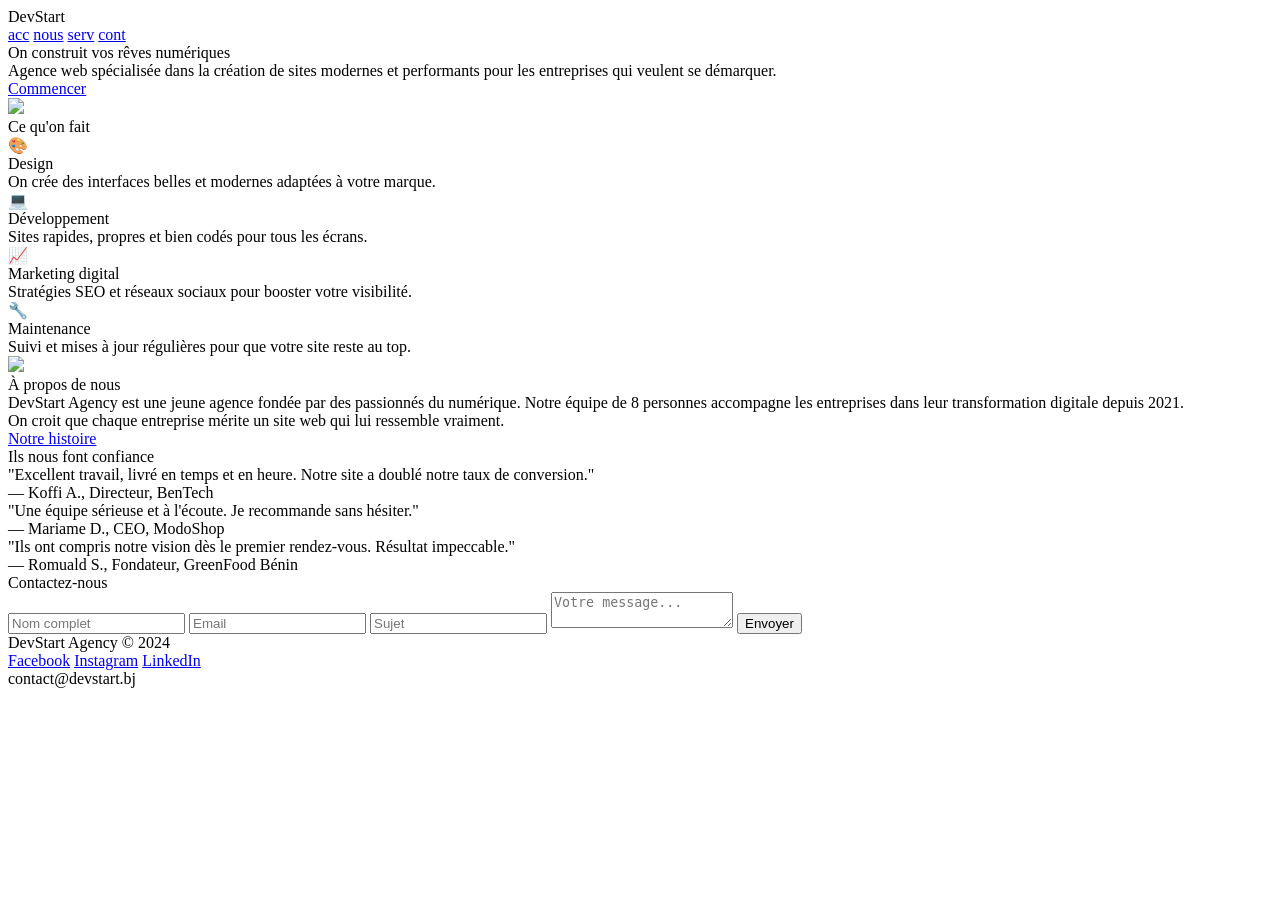
==== index.html @ f626dc3a "index original" ====
<!DOCTYPE html>
<html>
<head>
<title>site</title>
<link rel="stylesheet" href="style.css">
</head>

<body>

<!-- ======= haut ======= -->
<div class="b1">
  <!-- bloc de navigation contenant le nom de l'agence et les liens vers les différentes sections du site -->
  <div class="b1a">DevStart</div>
  <div class="b1b">
    <a href="#">acc</a>
    <a href="#">nous</a>
    <a href="#">serv</a>
    <a href="#">cont</a>
  </div>
</div>

<!-- section du milieu haut -->
<div class="c">
  <div class="c1">
    <div class="c1a">On construit vos rêves numériques</div>
    <div class="c1b">Agence web spécialisée dans la création de sites modernes et performants pour les entreprises qui veulent se démarquer.</div>
    <div class="c1c"><a href="#">Commencer</a></div>
  </div>
  <div class="c2">
    <img src="hero.png">
  </div>
</div>

<!-- les trucs qu'on fait -->
<!-- les prestations -->
<div class="d">
  <!-- titre du bloc -->
  <div class="d0">Ce qu'on fait</div>
  <!-- bloc présentant les services -->
  <div class="dd">
    <!-- bloc présentant le service de design -->
    <div class="d1">
      <!-- icone du service -->
      <div class="d1i">🎨</div>
      <!-- nom du service -->
      <div class="d1t">Design</div>
      <!-- description du service -->
      <div class="d1p">On crée des interfaces belles et modernes adaptées à votre marque.</div>
    </div>
    <!-- bloc présentant le service de développement -->
    <div class="d2">
      <!-- icone du service -->
      <div class="d2i">💻</div>
      <!-- nom du service -->
      <div class="d2t">Développement</div>
      <!-- description du service -->
      <div class="d2p">Sites rapides, propres et bien codés pour tous les écrans.</div>
    </div>
    <!-- bloc présentant le service de marketing digital -->
    <div class="d3">
      <!-- icone du service -->
      <div class="d3i">📈</div>
      <!-- nom du service -->
      <div class="d3t">Marketing digital</div>
      <!-- description du service -->
      <div class="d3p">Stratégies SEO et réseaux sociaux pour booster votre visibilité.</div>
    </div>
    <!-- bloc présentant le service de maintenance -->
    <div class="d4">
      <!-- icone du service -->
      <div class="d4i">🔧</div>
      <!-- nom du service -->
      <div class="d4t">Maintenance</div>
      <!-- description du service -->
      <div class="d4p">Suivi et mises à jour régulières pour que votre site reste au top.</div>
    </div>
  </div>
</div>

<!-- qui on est -->
<div class="e">
  <div class="e1">
    <img src="team.png" class="eimg">
  </div>
  <div class="e2">
    <div class="e2t">À propos de nous</div>
    <div class="e2p">DevStart Agency est une jeune agence fondée par des passionnés du numérique. Notre équipe de 8 personnes accompagne les entreprises dans leur transformation digitale depuis 2021.</div>
    <div class="e2p">On croit que chaque entreprise mérite un site web qui lui ressemble vraiment.</div>
    <div class="e2b"><a href="#">Notre histoire</a></div>
  </div>
</div>

<!-- les clients qui parlent -->
<div class="f">
  <div class="f0">Ils nous font confiance</div>
  <div class="ff">

    <div class="f1">
      <div class="f1t">"Excellent travail, livré en temps et en heure. Notre site a doublé notre taux de conversion."</div>
      <div class="f1n">— Koffi A., Directeur, BenTech</div>
    </div>

    <div class="f2">
      <div class="f2t">"Une équipe sérieuse et à l'écoute. Je recommande sans hésiter."</div>
      <div class="f2n">— Mariame D., CEO, ModoShop</div>
    </div>

    <div class="f3">
      <div class="f3t">"Ils ont compris notre vision dès le premier rendez-vous. Résultat impeccable."</div>
      <div class="f3n">— Romuald S., Fondateur, GreenFood Bénin</div>
    </div>

  </div>
</div>

<!-- formulaire contact -->
<div class="g">
  <div class="g0">Contactez-nous</div>
  <div class="gf">
    <input type="text" placeholder="Nom complet" class="gi">
    <input type="text" placeholder="Email" class="gi">
    <input type="text" placeholder="Sujet" class="gi">
    <textarea placeholder="Votre message..." class="gt"></textarea>
    <button class="gb">Envoyer</button>
  </div>
</div>

<!-- bas de page -->
<div class="h">
  <div class="h1">DevStart Agency &copy; 2024</div>
  <div class="h2">
    <a href="#">Facebook</a>
    <a href="#">Instagram</a>
    <a href="#">LinkedIn</a>
  </div>
  <div class="h3">contact@devstart.bj</div>
</div>

</body>
</html>
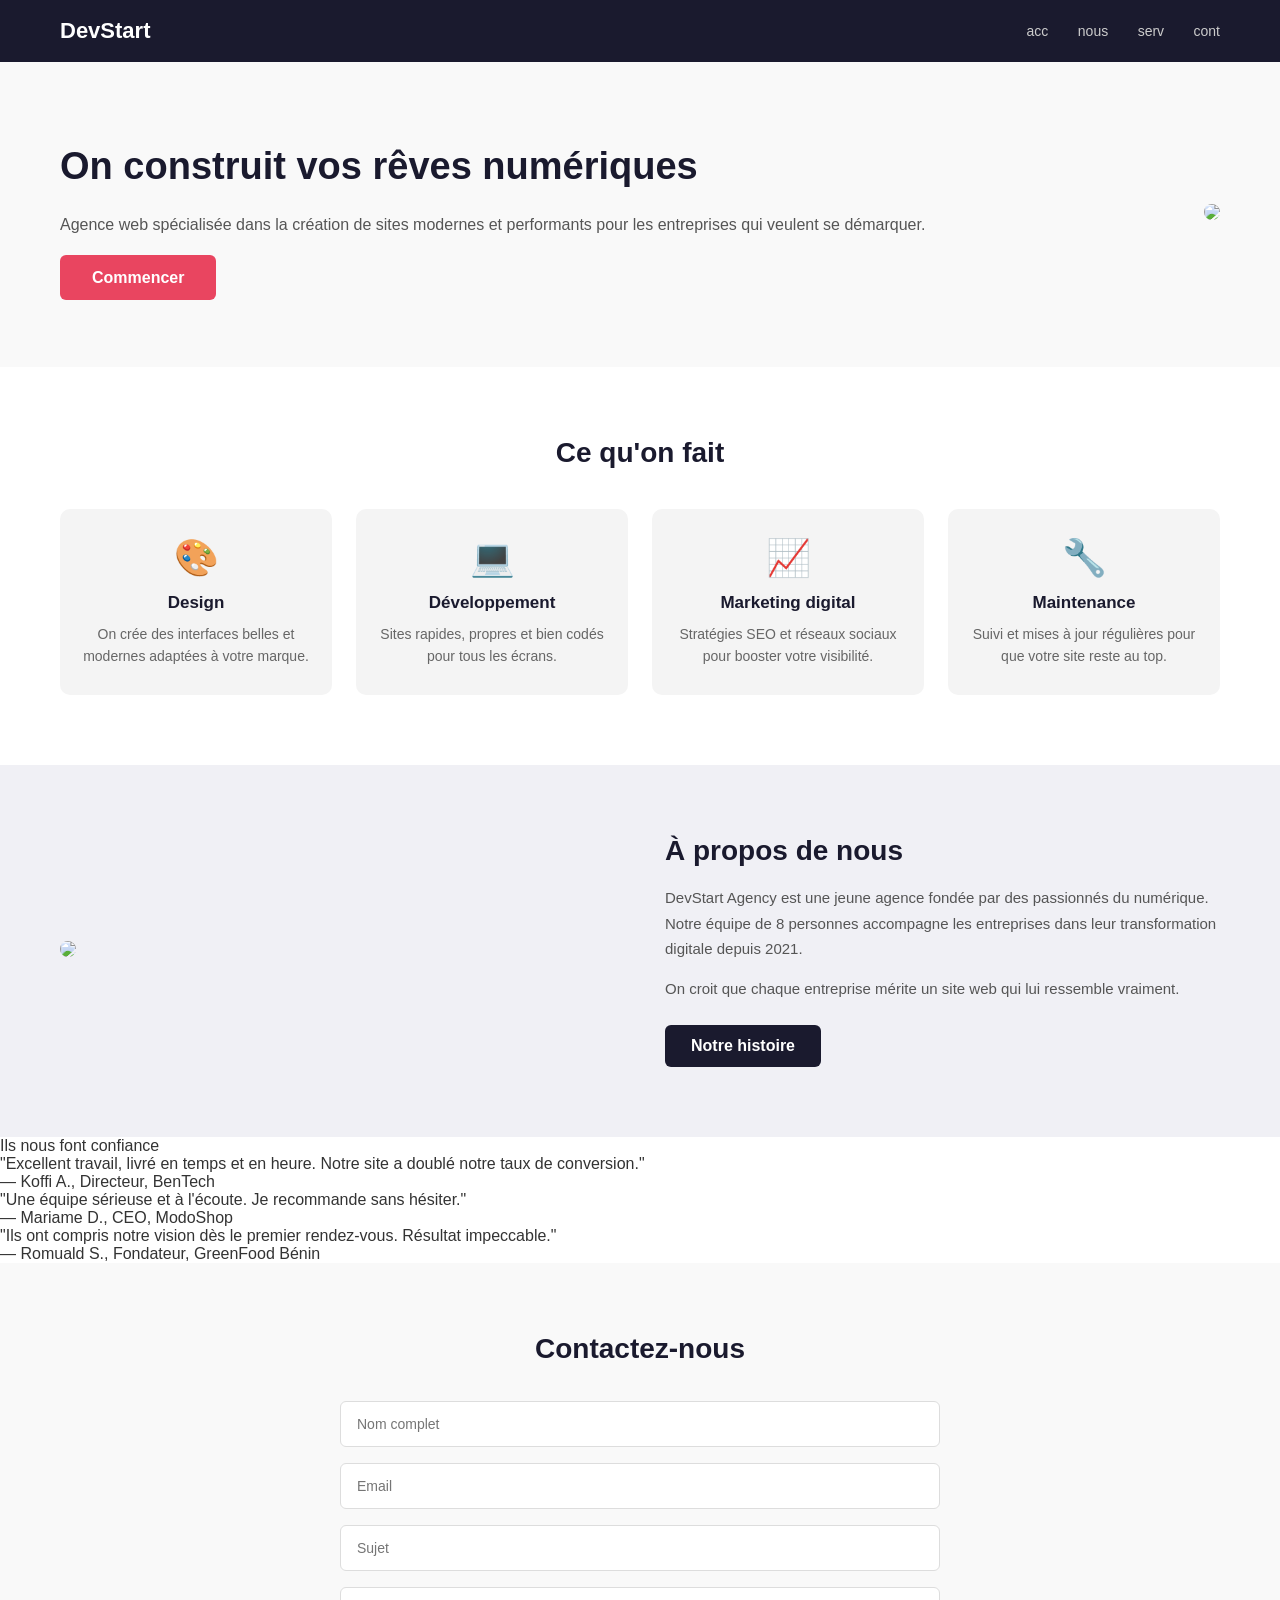
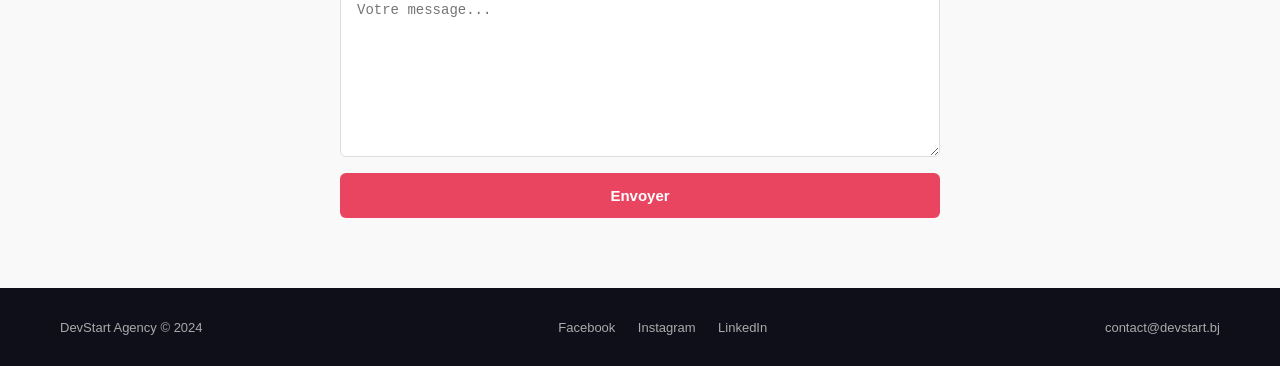
==== commit 55b2ff83: "Ajout des fichiers CSS réorganisés" ====
--- a/index.html
+++ b/index.html
@@ -2,7 +2,14 @@
 <html>
 <head>
 <title>site</title>
-<link rel="stylesheet" href="style.css">
+<link rel="stylesheet" href="style/base.css">
+<link rel="stylesheet" href="style/header.css">
+<link rel="stylesheet" href="style/hero.css">
+<link rel="stylesheet" href="style/services.css">
+<link rel="stylesheet" href="style/testimonials.css">
+<link rel="stylesheet" href="style/about.css">
+<link rel="stylesheet" href="style/contact.css">
+<link rel="stylesheet" href="style/footer.css">
 </head>
 
 <body>
--- a/style/base.css
+++ b/style/base.css
@@ -0,0 +1,13 @@
+* {
+    /* Supprime toutes les marges */
+    margin: 0;
+    /* Supprime tous les espacements internes */
+    padding: 0;
+}
+
+body {
+    /* la police du texte (arial) */
+    font-family: Arial;
+    /* Couleur du texte */
+    color: #333;
+}
--- a/style/header.css
+++ b/style/header.css
@@ -0,0 +1,43 @@
+/* Conteneur principal du header */
+.b1 {
+    /* Couleur de fond (bleu très foncé) */
+    background: #1a1a2e;
+    /* Espace interne (haut/bas = 18px, gauche/droite = 60px) */
+    padding: 18px 60px;
+    /* Active Flexbox (mise en ligne) */
+    display: flex;
+    /* Espace entre logo et menu */
+    justify-content: space-between;
+    /* Aligne verticalement au centre */
+    align-items: center;
+}
+
+/* Logo (DevStart) */
+.b1a {
+    /* Texte en blanc */
+    color: white;
+    /* Taille du texte */
+    font-size: 22px;
+    /* Texte en gras */
+    font-weight: bold;
+}
+
+/* Liens du menu */
+.b1b a {
+    /* Couleur gris clair */
+    color: #ccc;
+    /* Supprime le soulignement */
+    text-decoration: none;
+    /* Espace entre les liens */
+    margin-left: 25px;
+    /* Taille du texte */
+    font-size: 14px;
+}
+
+/* Effet sur les liens */
+.b1b a:hover {
+    /* Devient blanc quand on passe la souris */
+    color: white;
+}
+/* Identifier ce qu'elle affiche */
+/* ce dont elle a besoin (images, liens, textes) */
--- a/style/hero.css
+++ b/style/hero.css
@@ -0,0 +1,41 @@
+.c {
+    display: flex;
+    align-items: center;
+    padding: 80px 60px;
+    background: #f9f9f9;
+    gap: 40px;
+}
+
+.c1 {
+    flex: 1;
+}
+
+.c1a {
+    font-size: 38px;
+    font-weight: bold;
+    color: #1a1a2e;
+    line-height: 1.3;
+    margin-bottom: 20px;
+}
+
+.c1b {
+    font-size: 16px;
+    color: #555;
+    line-height: 1.7;
+    margin-bottom: 30px;
+}
+
+.c1c a {
+    background: #e94560;
+    color: white;
+    padding: 14px 32px;
+    border-radius: 6px;
+    text-decoration: none;
+    font-weight: bold;
+}
+
+.c2 img {
+    width: 100%;
+    max-width: 480px;
+    border-radius: 12px;
+}
--- a/style/services.css
+++ b/style/services.css
@@ -0,0 +1,63 @@
+/* services */
+/* style du bloc relatif aux prestations*/
+.d {
+    padding: 70px 60px;
+    background: white;
+}
+
+/* style du titre */
+.d0 {
+    font-size: 28px;
+    font-weight: bold;
+    text-align: center;
+    margin-bottom: 40px;
+    color: #1a1a2e;
+}
+
+/* style de la grille des services */
+.dd {
+    display: flex;
+    gap: 24px;
+}
+
+/* style des blocs des differents services */
+.d1,
+.d2,
+.d3,
+.d4 {
+    flex: 1;
+    background: #f4f4f4;
+    padding: 28px 22px;
+    border-radius: 10px;
+    text-align: center;
+}
+
+/* style des icones des differents services */
+.d1i,
+.d2i,
+.d3i,
+.d4i {
+    font-size: 36px;
+    margin-bottom: 14px;
+}
+
+/* style du titre des differents services */
+.d1t,
+.d2t,
+.d3t,
+.d4t {
+    font-size: 17px;
+    font-weight: bold;
+    color: #1a1a2e;
+    margin-bottom: 10px;
+}
+
+/* style des informations sur les differents services */
+.d1p,
+.d2p,
+.d3p,
+.d4p {
+    font-size: 14px;
+    color: #666;
+    line-height: 1.6;
+}
--- a/style/about.css
+++ b/style/about.css
@@ -0,0 +1,45 @@
+.e {
+    display: flex;
+    padding: 70px 60px;
+    background: #f0f0f5;
+    gap: 50px;
+    align-items: center;
+}
+
+.e1 {
+    flex: 1;
+}
+
+.eimg {
+    width: 100%;
+    border-radius: 12px;
+}
+
+.e2 {
+    flex: 1;
+}
+
+.e2t {
+    font-size: 28px;
+    font-weight: bold;
+    color: #1a1a2e;
+    margin-bottom: 18px;
+}
+
+.e2p {
+    font-size: 15px;
+    color: #555;
+    line-height: 1.7;
+    margin-bottom: 14px;
+}
+
+.e2b a {
+    display: inline-block;
+    margin-top: 10px;
+    background: #1a1a2e;
+    color: white;
+    padding: 12px 26px;
+    border-radius: 6px;
+    text-decoration: none;
+    font-weight: bold;
+}
--- a/style/contact.css
+++ b/style/contact.css
@@ -0,0 +1,53 @@
+.g {
+    padding: 70px 60px;
+    background: #f9f9f9;
+}
+
+.g0 {
+    font-size: 28px;
+    font-weight: bold;
+    color: #1a1a2e;
+    text-align: center;
+    margin-bottom: 36px;
+}
+
+.gf {
+    max-width: 600px;
+    margin: 0 auto;
+    display: flex;
+    flex-direction: column;
+    gap: 16px;
+}
+
+.gi {
+    padding: 14px 16px;
+    border: 1px solid #ddd;
+    border-radius: 6px;
+    font-size: 14px;
+    outline: none;
+}
+
+.gt {
+    padding: 14px 16px;
+    border: 1px solid #ddd;
+    border-radius: 6px;
+    font-size: 14px;
+    height: 140px;
+    resize: vertical;
+    outline: none;
+}
+
+.gb {
+    background: #e94560;
+    color: white;
+    border: none;
+    padding: 14px;
+    border-radius: 6px;
+    font-size: 15px;
+    font-weight: bold;
+    cursor: pointer;
+}
+
+.gb:hover {
+    background: #c73652;
+}
--- a/style/footer.css
+++ b/style/footer.css
@@ -0,0 +1,28 @@
+.h {
+    background: #0f0f1a;
+    padding: 30px 60px;
+    display: flex;
+    justify-content: space-between;
+    align-items: center;
+}
+
+.h1 {
+    color: #aaa;
+    font-size: 13px;
+}
+
+.h2 a {
+    color: #aaa;
+    text-decoration: none;
+    margin-left: 18px;
+    font-size: 13px;
+}
+
+.h2 a:hover {
+    color: white;
+}
+
+.h3 {
+    color: #aaa;
+    font-size: 13px;
+}
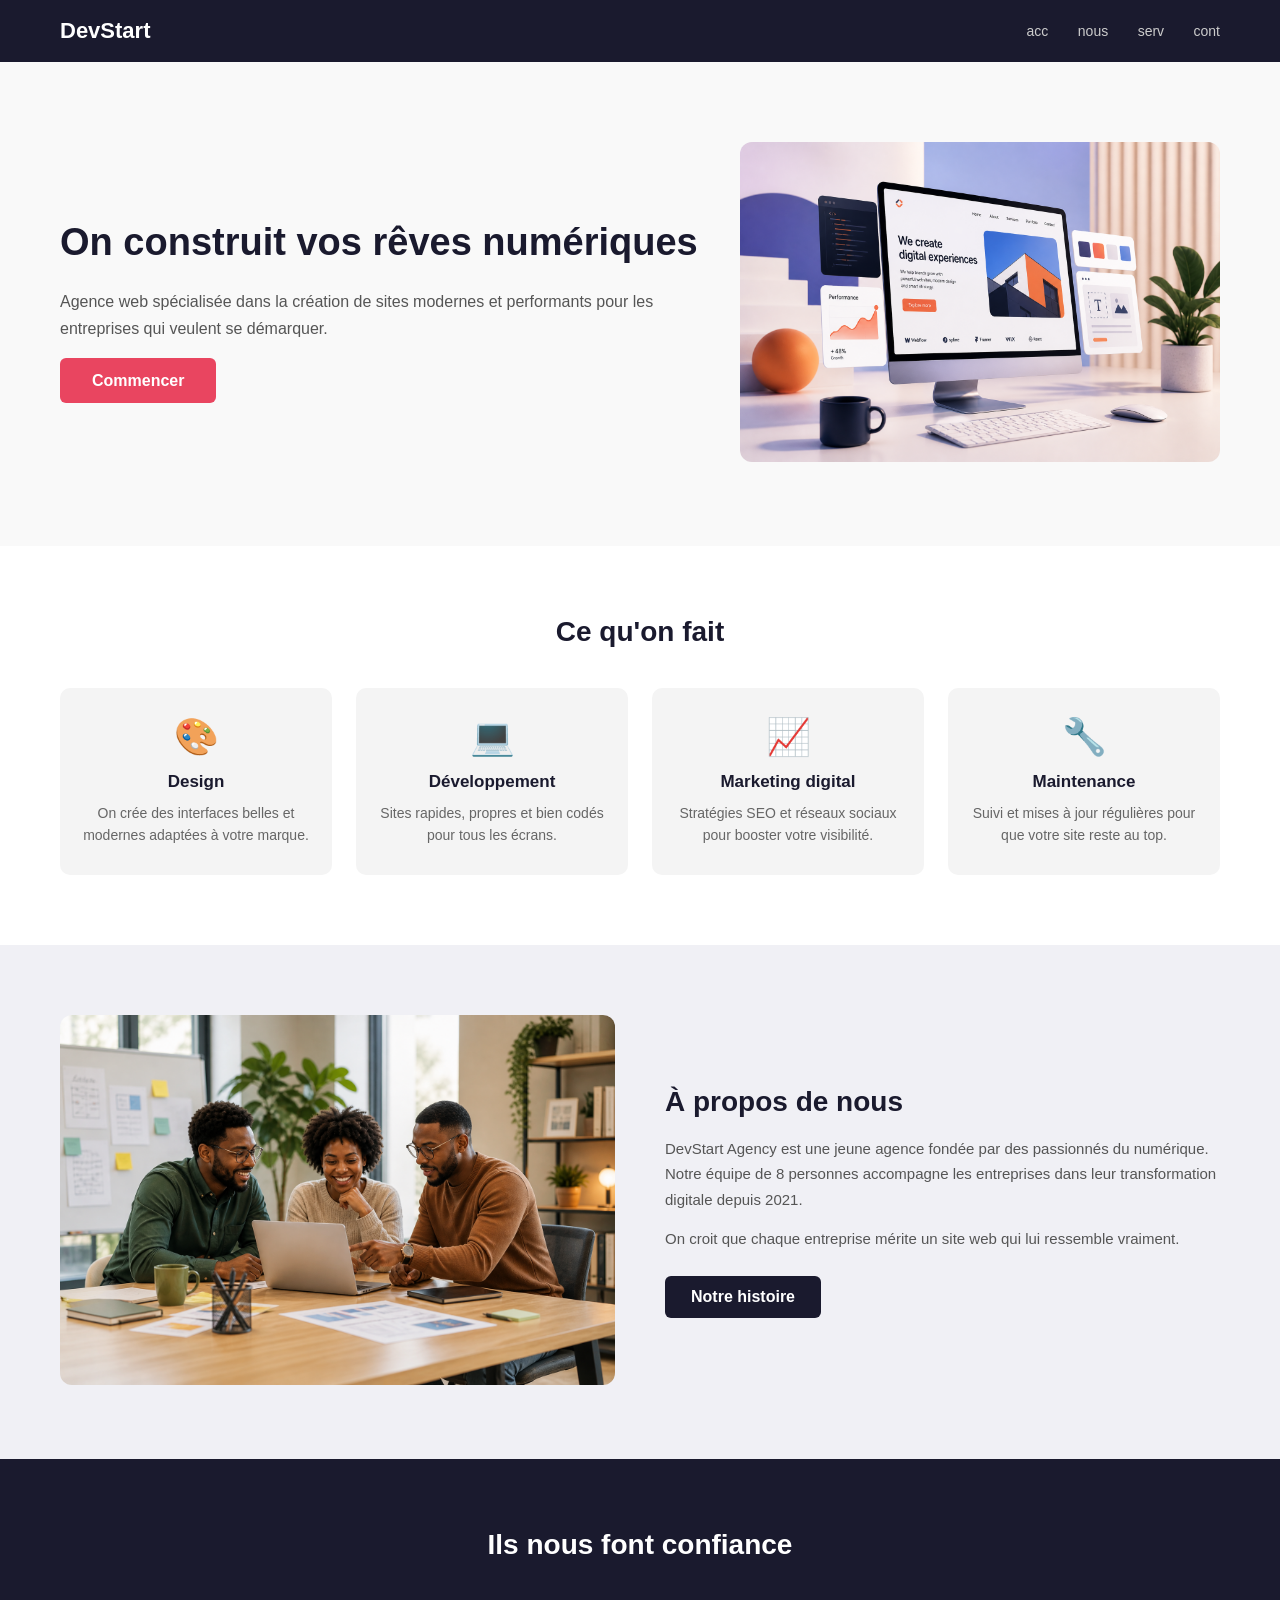
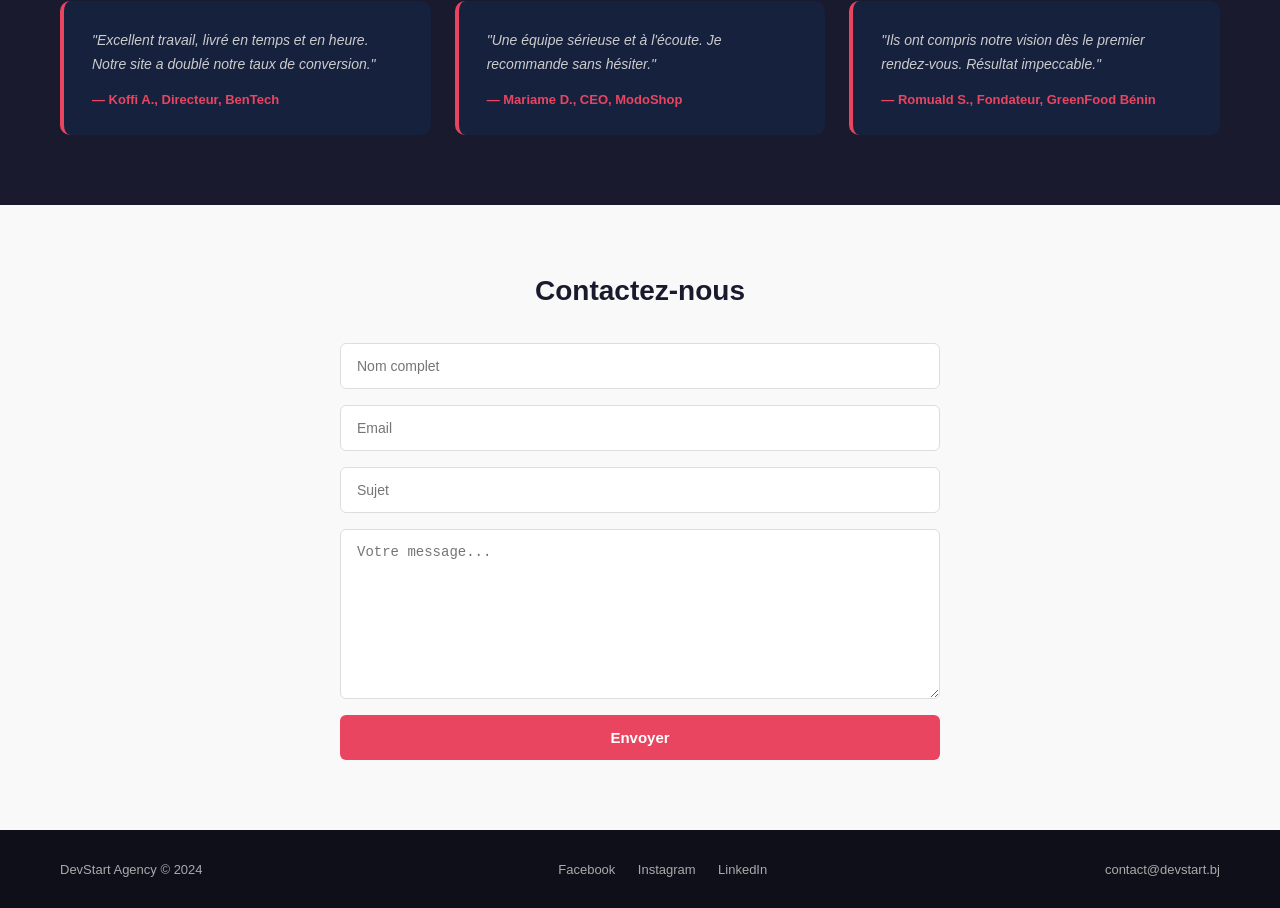
==== commit 48762ca1: "Update image paths to use assets directory" ====
--- a/index.html
+++ b/index.html
@@ -34,7 +34,7 @@
     <div class="c1c"><a href="#">Commencer</a></div>
   </div>
   <div class="c2">
-    <img src="hero.png">
+    <img src="assets/hero.png">
   </div>
 </div>
 
@@ -87,7 +87,7 @@
 <!-- qui on est -->
 <div class="e">
   <div class="e1">
-    <img src="team.png" class="eimg">
+    <img src="assets/team.png" class="eimg">
   </div>
   <div class="e2">
     <div class="e2t">À propos de nous</div>
@@ -144,4 +144,4 @@
 </div>
 
 </body>
-</html>+</html>
--- a/style/header.css
+++ b/style/header.css
@@ -1,4 +1,3 @@
-/* Conteneur principal du header */
 .b1 {
     /* Couleur de fond (bleu très foncé) */
     background: #1a1a2e;
@@ -39,5 +38,3 @@
     /* Devient blanc quand on passe la souris */
     color: white;
 }
-/* Identifier ce qu'elle affiche */
-/* ce dont elle a besoin (images, liens, textes) */
--- a/style/testimonials.css
+++ b/style/testimonials.css
@@ -0,0 +1,47 @@
+.f {
+  padding: 70px 60px;  /* espacement intérieur */
+  background: #1a1a2e; /* fond bleu très foncé pour contraster avec le reste */
+}
+
+/* Titre de section | Nom suggéré : .section-title */
+.f0 {
+  font-size: 28px;      /* même taille que les autres titres */
+  font-weight: bold;    /* en gras */
+  color: white;         /* blanc sur fond sombre */
+  text-align: center;   /* centré */
+  margin-bottom: 40px;  /* espace avant les cartes */
+}
+
+/* Conteneur des cartes | Nom suggéré : .testimonials-grid */
+.ff {
+  display: flex; /* aligne les 3 cartes côte à côte */
+  gap: 24px;     /* espace entre chaque carte */
+}
+
+/* Les 3 cartes témoignages.
+   Problème : même style répété 3 fois, une seule classe aurait suffi.
+   Nom suggéré : .testimonial-card */
+.f1, .f2, .f3 {
+  flex: 1;                        /* chaque carte prend la même largeur */
+  background: #16213e;            /* bleu un peu plus clair que le fond de section */
+  padding: 28px;                  /* espacement intérieur */
+  border-radius: 10px;            /* coins arrondis */
+  border-left: 4px solid #e94560; /* barre rouge décorative à gauche de la carte */
+}
+
+/* Texte de la citation | Nom suggéré : .testimonial-quote */
+.f1t, .f2t, .f3t {
+  font-size: 14px;      /* texte assez petit */
+  color: #ccc;          /* gris clair sur fond sombre */
+  line-height: 1.7;     /* bonne lisibilité */
+  font-style: italic;   /* texte en italique pour marquer la citation */
+  margin-bottom: 16px;  /* espace sous la citation avant le nom */
+}
+
+/* Nom du client | Nom suggéré : .testimonial-author */
+.f1n, .f2n, .f3n {
+  font-size: 13px;    /* plus petit que la citation */
+  color: #e94560;     /* rouge/rose, même couleur que le bouton hero */
+  font-weight: bold;  /* en gras pour mettre en valeur le nom */
+}
+
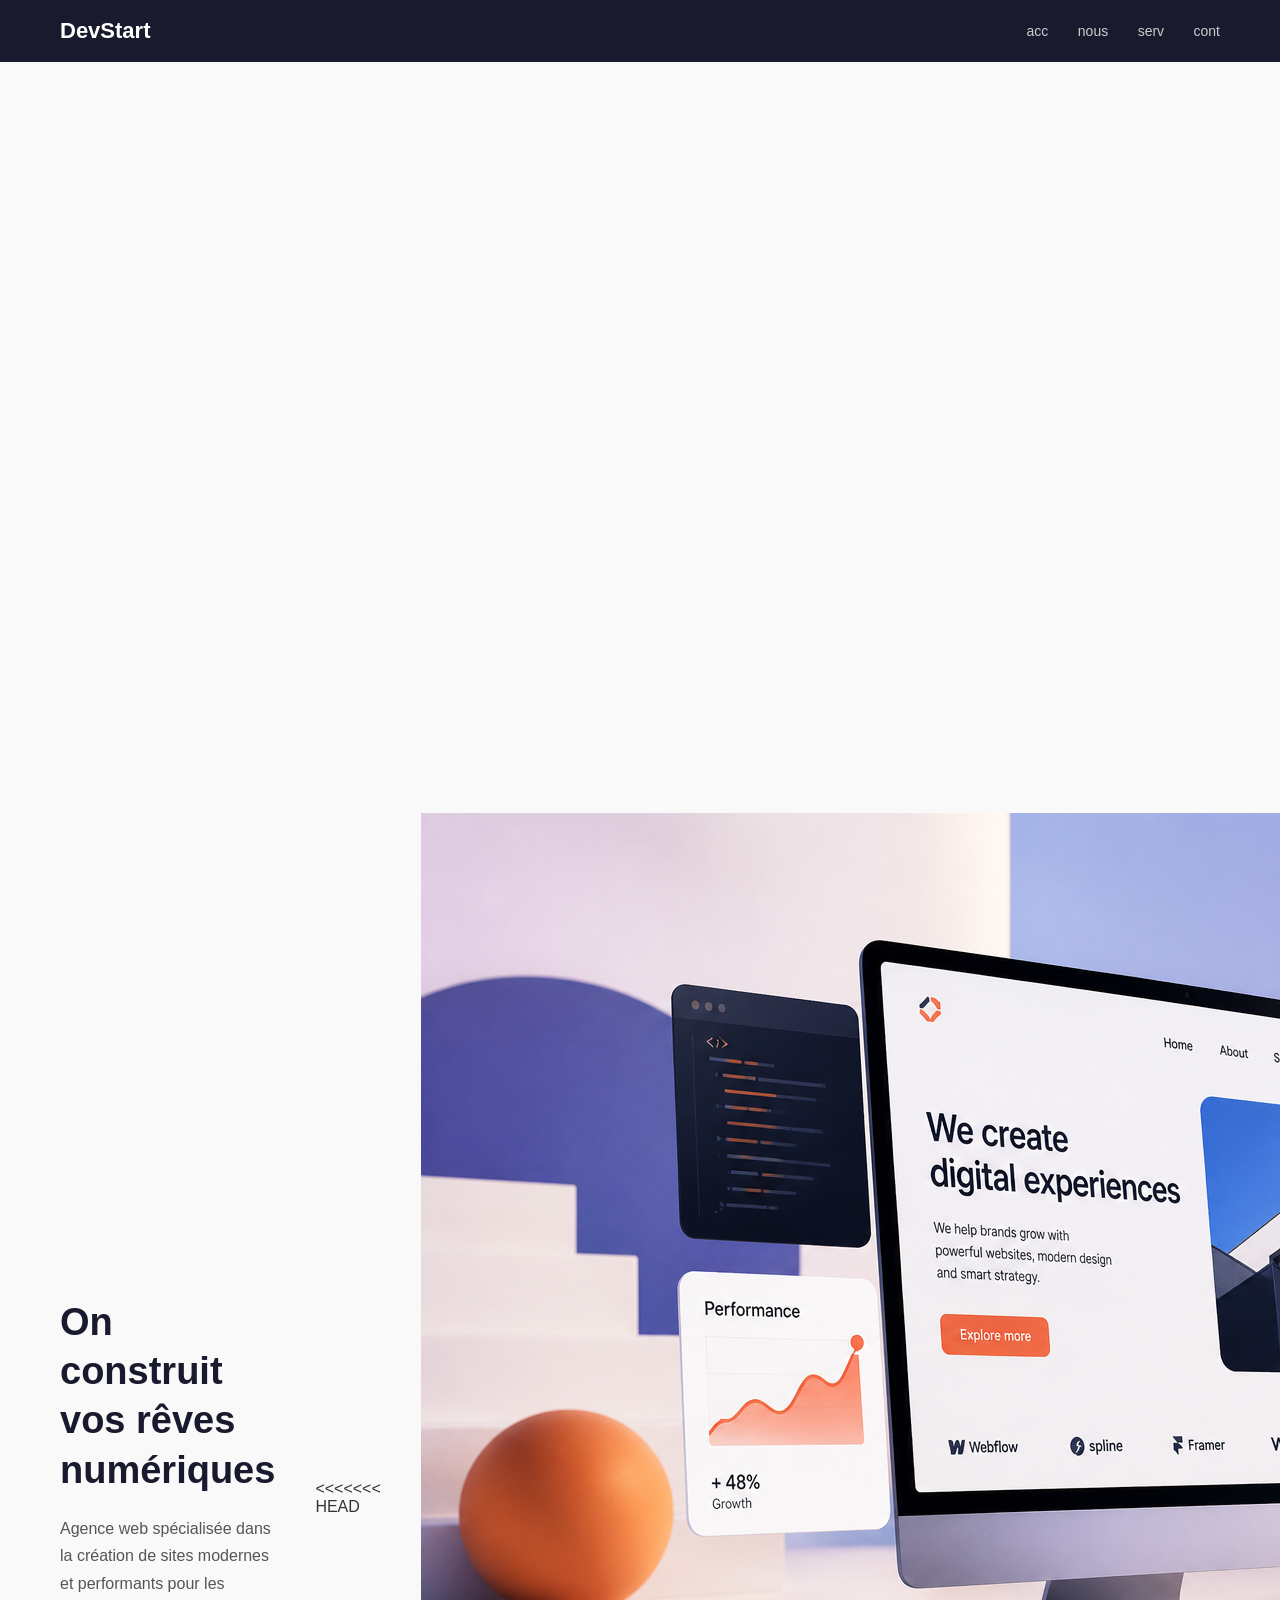
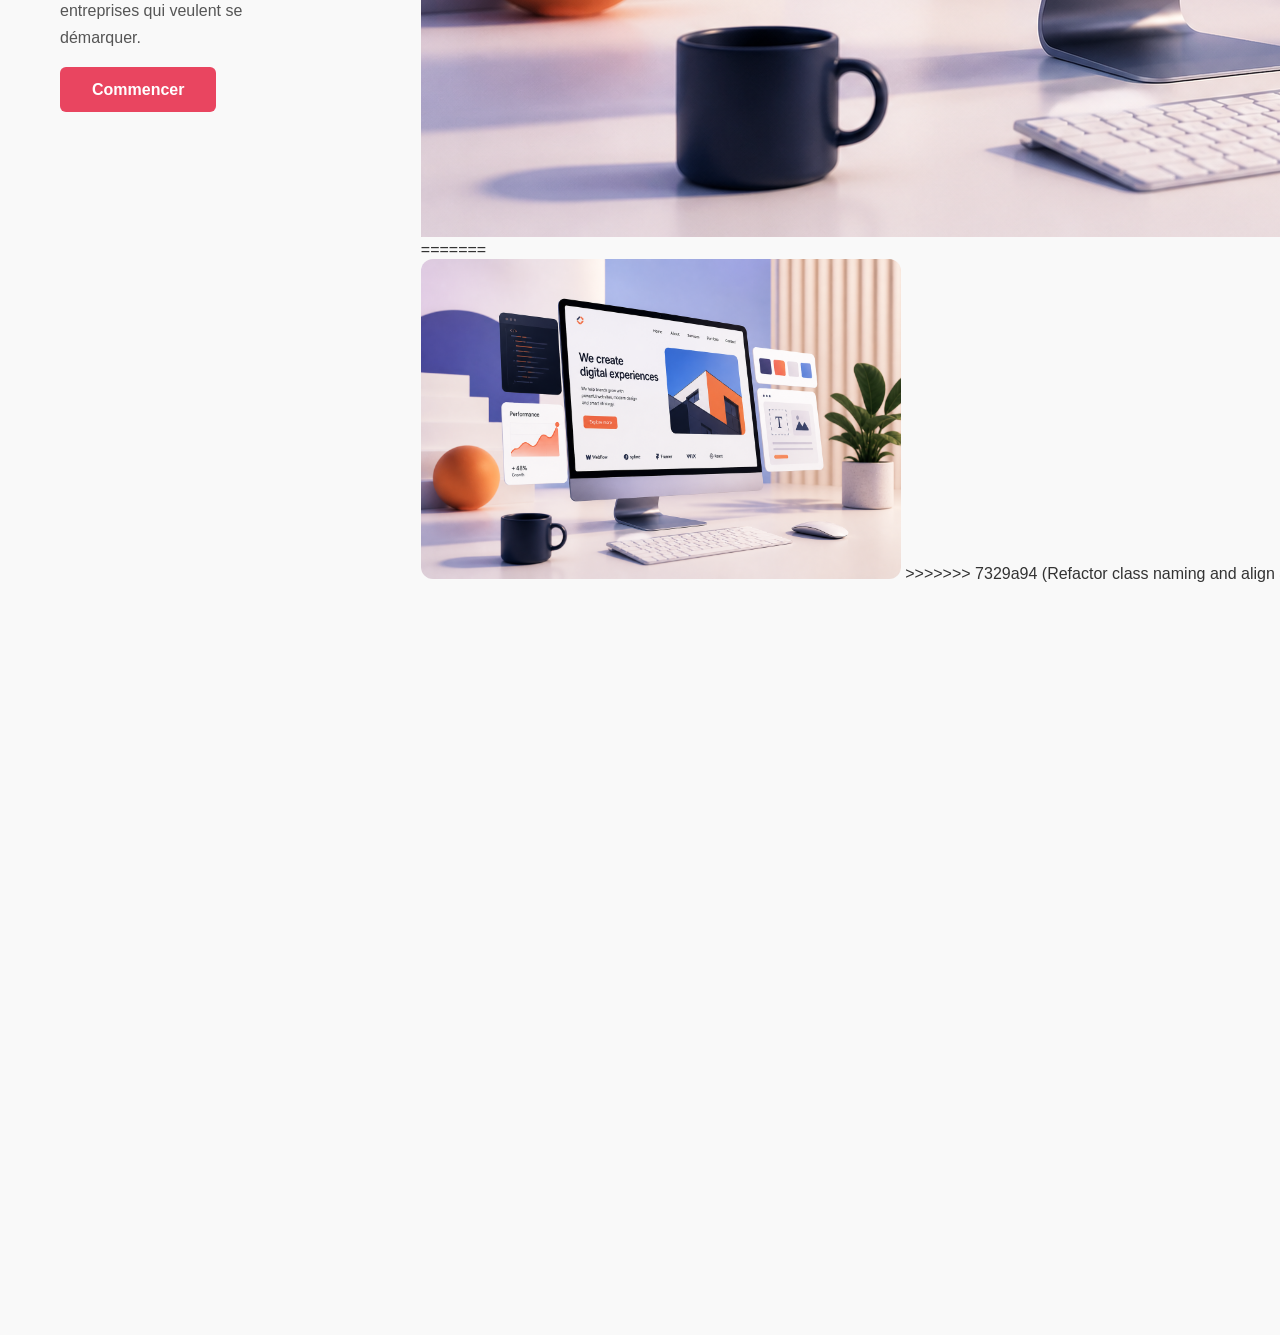
==== commit cd93d4dc: "Refactor class naming and align asset paths. Co-authored-by: Cursor <cursoragent@cursor.com>" ====
--- a/index.html
+++ b/index.html
@@ -1,24 +1,26 @@
 <!DOCTYPE html>
-<html>
+<html lang="fr">
 <head>
-<title>site</title>
-<link rel="stylesheet" href="style/base.css">
-<link rel="stylesheet" href="style/header.css">
-<link rel="stylesheet" href="style/hero.css">
-<link rel="stylesheet" href="style/services.css">
-<link rel="stylesheet" href="style/testimonials.css">
-<link rel="stylesheet" href="style/about.css">
-<link rel="stylesheet" href="style/contact.css">
-<link rel="stylesheet" href="style/footer.css">
+<meta charset="UTF-8">
+<meta name="viewport" content="width=device-width, initial-scale=1.0">
+<title>DevStart Agency</title>
+<link rel="stylesheet" href="assets/style/base.css">
+<link rel="stylesheet" href="assets/style/header.css">
+<link rel="stylesheet" href="assets/style/hero.css">
+<link rel="stylesheet" href="assets/style/services.css">
+<link rel="stylesheet" href="assets/style/testimonials.css">
+<link rel="stylesheet" href="assets/style/about.css">
+<link rel="stylesheet" href="assets/style/contact.css">
+<link rel="stylesheet" href="assets/style/footer.css">
 </head>
 
 <body>
 
 <!-- ======= haut ======= -->
-<div class="b1">
+<div class="header">
   <!-- bloc de navigation contenant le nom de l'agence et les liens vers les différentes sections du site -->
-  <div class="b1a">DevStart</div>
-  <div class="b1b">
+  <div class="header__brand">DevStart</div>
+  <div class="header__nav">
     <a href="#">acc</a>
     <a href="#">nous</a>
     <a href="#">serv</a>
@@ -27,120 +29,131 @@
 </div>
 
 <!-- section du milieu haut -->
-<div class="c">
-  <div class="c1">
-    <div class="c1a">On construit vos rêves numériques</div>
-    <div class="c1b">Agence web spécialisée dans la création de sites modernes et performants pour les entreprises qui veulent se démarquer.</div>
-    <div class="c1c"><a href="#">Commencer</a></div>
+<div class="hero">
+  <div class="hero__content">
+    <div class="hero__title">On construit vos rêves numériques</div>
+    <div class="hero__text">Agence web spécialisée dans la création de sites modernes et performants pour les entreprises qui veulent se démarquer.</div>
+    <div class="hero__cta"><a href="#">Commencer</a></div>
   </div>
+<<<<<<< HEAD
   <div class="c2">
     <img src="assets/hero.png">
+=======
+  <div class="hero__media">
+    <img class="hero__image" src="assets/img/hero.png" alt="Illustration de présentation DevStart">
+>>>>>>> 7329a94 (Refactor class naming and align asset paths.)
   </div>
 </div>
 
 <!-- les trucs qu'on fait -->
 <!-- les prestations -->
-<div class="d">
+<div class="services">
   <!-- titre du bloc -->
-  <div class="d0">Ce qu'on fait</div>
+  <div class="services__title">Ce qu'on fait</div>
   <!-- bloc présentant les services -->
-  <div class="dd">
+  <div class="services__grid">
     <!-- bloc présentant le service de design -->
-    <div class="d1">
+    <div class="service-card">
       <!-- icone du service -->
-      <div class="d1i">🎨</div>
+      <div class="service-card__icon">🎨</div>
       <!-- nom du service -->
-      <div class="d1t">Design</div>
+      <div class="service-card__title">Design</div>
       <!-- description du service -->
-      <div class="d1p">On crée des interfaces belles et modernes adaptées à votre marque.</div>
+      <div class="service-card__description">On crée des interfaces belles et modernes adaptées à votre marque.</div>
     </div>
     <!-- bloc présentant le service de développement -->
-    <div class="d2">
+    <div class="service-card">
       <!-- icone du service -->
-      <div class="d2i">💻</div>
+      <div class="service-card__icon">💻</div>
       <!-- nom du service -->
-      <div class="d2t">Développement</div>
+      <div class="service-card__title">Développement</div>
       <!-- description du service -->
-      <div class="d2p">Sites rapides, propres et bien codés pour tous les écrans.</div>
+      <div class="service-card__description">Sites rapides, propres et bien codés pour tous les écrans.</div>
     </div>
     <!-- bloc présentant le service de marketing digital -->
-    <div class="d3">
+    <div class="service-card">
       <!-- icone du service -->
-      <div class="d3i">📈</div>
+      <div class="service-card__icon">📈</div>
       <!-- nom du service -->
-      <div class="d3t">Marketing digital</div>
+      <div class="service-card__title">Marketing digital</div>
       <!-- description du service -->
-      <div class="d3p">Stratégies SEO et réseaux sociaux pour booster votre visibilité.</div>
+      <div class="service-card__description">Stratégies SEO et réseaux sociaux pour booster votre visibilité.</div>
     </div>
     <!-- bloc présentant le service de maintenance -->
-    <div class="d4">
+    <div class="service-card">
       <!-- icone du service -->
-      <div class="d4i">🔧</div>
+      <div class="service-card__icon">🔧</div>
       <!-- nom du service -->
-      <div class="d4t">Maintenance</div>
+      <div class="service-card__title">Maintenance</div>
       <!-- description du service -->
-      <div class="d4p">Suivi et mises à jour régulières pour que votre site reste au top.</div>
+      <div class="service-card__description">Suivi et mises à jour régulières pour que votre site reste au top.</div>
     </div>
   </div>
 </div>
 
 <!-- qui on est -->
+<<<<<<< HEAD
 <div class="e">
   <div class="e1">
     <img src="assets/team.png" class="eimg">
+=======
+<div class="about">
+  <div class="about__media">
+    <img src="assets/img/team.png" class="about__image" alt="Équipe DevStart Agency">
+>>>>>>> 7329a94 (Refactor class naming and align asset paths.)
   </div>
-  <div class="e2">
-    <div class="e2t">À propos de nous</div>
-    <div class="e2p">DevStart Agency est une jeune agence fondée par des passionnés du numérique. Notre équipe de 8 personnes accompagne les entreprises dans leur transformation digitale depuis 2021.</div>
-    <div class="e2p">On croit que chaque entreprise mérite un site web qui lui ressemble vraiment.</div>
-    <div class="e2b"><a href="#">Notre histoire</a></div>
+  <div class="about__content">
+    <div class="about__title">À propos de nous</div>
+    <div class="about__text">DevStart Agency est une jeune agence fondée par des passionnés du numérique. Notre équipe de 8 personnes accompagne les entreprises dans leur transformation digitale depuis 2021.</div>
+    <div class="about__text">On croit que chaque entreprise mérite un site web qui lui ressemble vraiment.</div>
+    <div class="about__cta"><a href="#">Notre histoire</a></div>
   </div>
 </div>
 
 <!-- les clients qui parlent -->
-<div class="f">
-  <div class="f0">Ils nous font confiance</div>
-  <div class="ff">
+<div class="testimonials">
+  <div class="testimonials__title">Ils nous font confiance</div>
+  <div class="testimonials__grid">
 
-    <div class="f1">
-      <div class="f1t">"Excellent travail, livré en temps et en heure. Notre site a doublé notre taux de conversion."</div>
-      <div class="f1n">— Koffi A., Directeur, BenTech</div>
+    <div class="testimonial-card">
+      <div class="testimonial-card__quote">"Excellent travail, livré en temps et en heure. Notre site a doublé notre taux de conversion."</div>
+      <div class="testimonial-card__author">— Koffi A., Directeur, BenTech</div>
     </div>
 
-    <div class="f2">
-      <div class="f2t">"Une équipe sérieuse et à l'écoute. Je recommande sans hésiter."</div>
-      <div class="f2n">— Mariame D., CEO, ModoShop</div>
+    <div class="testimonial-card">
+      <div class="testimonial-card__quote">"Une équipe sérieuse et à l'écoute. Je recommande sans hésiter."</div>
+      <div class="testimonial-card__author">— Mariame D., CEO, ModoShop</div>
     </div>
 
-    <div class="f3">
-      <div class="f3t">"Ils ont compris notre vision dès le premier rendez-vous. Résultat impeccable."</div>
-      <div class="f3n">— Romuald S., Fondateur, GreenFood Bénin</div>
+    <div class="testimonial-card">
+      <div class="testimonial-card__quote">"Ils ont compris notre vision dès le premier rendez-vous. Résultat impeccable."</div>
+      <div class="testimonial-card__author">— Romuald S., Fondateur, GreenFood Bénin</div>
     </div>
 
   </div>
 </div>
 
 <!-- formulaire contact -->
-<div class="g">
-  <div class="g0">Contactez-nous</div>
-  <div class="gf">
-    <input type="text" placeholder="Nom complet" class="gi">
-    <input type="text" placeholder="Email" class="gi">
-    <input type="text" placeholder="Sujet" class="gi">
-    <textarea placeholder="Votre message..." class="gt"></textarea>
-    <button class="gb">Envoyer</button>
+<div class="contact">
+  <div class="contact__title">Contactez-nous</div>
+  <div class="contact__form">
+    <input type="text" placeholder="Nom complet" class="contact__input">
+    <input type="text" placeholder="Email" class="contact__input">
+    <input type="text" placeholder="Sujet" class="contact__input">
+    <textarea placeholder="Votre message..." class="contact__message"></textarea>
+    <button class="contact__button">Envoyer</button>
   </div>
 </div>
 
 <!-- bas de page -->
-<div class="h">
-  <div class="h1">DevStart Agency &copy; 2024</div>
-  <div class="h2">
+<div class="footer">
+  <div class="footer__copyright">DevStart Agency &copy; 2024</div>
+  <div class="footer__social">
     <a href="#">Facebook</a>
     <a href="#">Instagram</a>
     <a href="#">LinkedIn</a>
   </div>
-  <div class="h3">contact@devstart.bj</div>
+  <div class="footer__email">contact@devstart.bj</div>
 </div>
 
 </body>
--- a/assets/style/base.css
+++ b/assets/style/base.css
@@ -0,0 +1,13 @@
+* {
+    /* Supprime toutes les marges */
+    margin: 0;
+    /* Supprime tous les espacements internes */
+    padding: 0;
+}
+
+body {
+    /* la police du texte (arial) */
+    font-family: Arial;
+    /* Couleur du texte */
+    color: #333;
+}
--- a/assets/style/header.css
+++ b/assets/style/header.css
@@ -0,0 +1,40 @@
+.header {
+    /* Couleur de fond (bleu très foncé) */
+    background: #1a1a2e;
+    /* Espace interne (haut/bas = 18px, gauche/droite = 60px) */
+    padding: 18px 60px;
+    /* Active Flexbox (mise en ligne) */
+    display: flex;
+    /* Espace entre logo et menu */
+    justify-content: space-between;
+    /* Aligne verticalement au centre */
+    align-items: center;
+}
+
+/* Logo (DevStart) */
+.header__brand {
+    /* Texte en blanc */
+    color: white;
+    /* Taille du texte */
+    font-size: 22px;
+    /* Texte en gras */
+    font-weight: bold;
+}
+
+/* Liens du menu */
+.header__nav a {
+    /* Couleur gris clair */
+    color: #ccc;
+    /* Supprime le soulignement */
+    text-decoration: none;
+    /* Espace entre les liens */
+    margin-left: 25px;
+    /* Taille du texte */
+    font-size: 14px;
+}
+
+/* Effet sur les liens */
+.header__nav a:hover {
+    /* Devient blanc quand on passe la souris */
+    color: white;
+}
--- a/assets/style/hero.css
+++ b/assets/style/hero.css
@@ -0,0 +1,41 @@
+.hero {
+    display: flex;
+    align-items: center;
+    padding: 80px 60px;
+    background: #f9f9f9;
+    gap: 40px;
+}
+
+.hero__content {
+    flex: 1;
+}
+
+.hero__title {
+    font-size: 38px;
+    font-weight: bold;
+    color: #1a1a2e;
+    line-height: 1.3;
+    margin-bottom: 20px;
+}
+
+.hero__text {
+    font-size: 16px;
+    color: #555;
+    line-height: 1.7;
+    margin-bottom: 30px;
+}
+
+.hero__cta a {
+    background: #e94560;
+    color: white;
+    padding: 14px 32px;
+    border-radius: 6px;
+    text-decoration: none;
+    font-weight: bold;
+}
+
+.hero__image {
+    width: 100%;
+    max-width: 480px;
+    border-radius: 12px;
+}
--- a/assets/style/services.css
+++ b/assets/style/services.css
@@ -0,0 +1,51 @@
+/* services */
+/* style du bloc relatif aux prestations*/
+.services {
+    padding: 70px 60px;
+    background: white;
+}
+
+/* style du titre */
+.services__title {
+    font-size: 28px;
+    font-weight: bold;
+    text-align: center;
+    margin-bottom: 40px;
+    color: #1a1a2e;
+}
+
+/* style de la grille des services */
+.services__grid {
+    display: flex;
+    gap: 24px;
+}
+
+/* style des blocs des differents services */
+.service-card {
+    flex: 1;
+    background: #f4f4f4;
+    padding: 28px 22px;
+    border-radius: 10px;
+    text-align: center;
+}
+
+/* style des icones des differents services */
+.service-card__icon {
+    font-size: 36px;
+    margin-bottom: 14px;
+}
+
+/* style du titre des differents services */
+.service-card__title {
+    font-size: 17px;
+    font-weight: bold;
+    color: #1a1a2e;
+    margin-bottom: 10px;
+}
+
+/* style des informations sur les differents services */
+.service-card__description {
+    font-size: 14px;
+    color: #666;
+    line-height: 1.6;
+}
--- a/assets/style/testimonials.css
+++ b/assets/style/testimonials.css
@@ -0,0 +1,47 @@
+.testimonials {
+  padding: 70px 60px;  /* espacement intérieur */
+  background: #1a1a2e; /* fond bleu très foncé pour contraster avec le reste */
+}
+
+/* Titre de section | Nom suggéré : .section-title */
+.testimonials__title {
+  font-size: 28px;      /* même taille que les autres titres */
+  font-weight: bold;    /* en gras */
+  color: white;         /* blanc sur fond sombre */
+  text-align: center;   /* centré */
+  margin-bottom: 40px;  /* espace avant les cartes */
+}
+
+/* Conteneur des cartes | Nom suggéré : .testimonials-grid */
+.testimonials__grid {
+  display: flex; /* aligne les 3 cartes côte à côte */
+  gap: 24px;     /* espace entre chaque carte */
+}
+
+/* Les 3 cartes témoignages.
+   Problème : même style répété 3 fois, une seule classe aurait suffi.
+   Nom suggéré : .testimonial-card */
+.testimonial-card {
+  flex: 1;                        /* chaque carte prend la même largeur */
+  background: #16213e;            /* bleu un peu plus clair que le fond de section */
+  padding: 28px;                  /* espacement intérieur */
+  border-radius: 10px;            /* coins arrondis */
+  border-left: 4px solid #e94560; /* barre rouge décorative à gauche de la carte */
+}
+
+/* Texte de la citation | Nom suggéré : .testimonial-quote */
+.testimonial-card__quote {
+  font-size: 14px;      /* texte assez petit */
+  color: #ccc;          /* gris clair sur fond sombre */
+  line-height: 1.7;     /* bonne lisibilité */
+  font-style: italic;   /* texte en italique pour marquer la citation */
+  margin-bottom: 16px;  /* espace sous la citation avant le nom */
+}
+
+/* Nom du client | Nom suggéré : .testimonial-author */
+.testimonial-card__author {
+  font-size: 13px;    /* plus petit que la citation */
+  color: #e94560;     /* rouge/rose, même couleur que le bouton hero */
+  font-weight: bold;  /* en gras pour mettre en valeur le nom */
+}
+
--- a/assets/style/about.css
+++ b/assets/style/about.css
@@ -0,0 +1,45 @@
+.about {
+    display: flex;
+    padding: 70px 60px;
+    background: #f0f0f5;
+    gap: 50px;
+    align-items: center;
+}
+
+.about__media {
+    flex: 1;
+}
+
+.about__image {
+    width: 100%;
+    border-radius: 12px;
+}
+
+.about__content {
+    flex: 1;
+}
+
+.about__title {
+    font-size: 28px;
+    font-weight: bold;
+    color: #1a1a2e;
+    margin-bottom: 18px;
+}
+
+.about__text {
+    font-size: 15px;
+    color: #555;
+    line-height: 1.7;
+    margin-bottom: 14px;
+}
+
+.about__cta a {
+    display: inline-block;
+    margin-top: 10px;
+    background: #1a1a2e;
+    color: white;
+    padding: 12px 26px;
+    border-radius: 6px;
+    text-decoration: none;
+    font-weight: bold;
+}
--- a/assets/style/contact.css
+++ b/assets/style/contact.css
@@ -0,0 +1,53 @@
+.contact {
+    padding: 70px 60px;
+    background: #f9f9f9;
+}
+
+.contact__title {
+    font-size: 28px;
+    font-weight: bold;
+    color: #1a1a2e;
+    text-align: center;
+    margin-bottom: 36px;
+}
+
+.contact__form {
+    max-width: 600px;
+    margin: 0 auto;
+    display: flex;
+    flex-direction: column;
+    gap: 16px;
+}
+
+.contact__input {
+    padding: 14px 16px;
+    border: 1px solid #ddd;
+    border-radius: 6px;
+    font-size: 14px;
+    outline: none;
+}
+
+.contact__message {
+    padding: 14px 16px;
+    border: 1px solid #ddd;
+    border-radius: 6px;
+    font-size: 14px;
+    height: 140px;
+    resize: vertical;
+    outline: none;
+}
+
+.contact__button {
+    background: #e94560;
+    color: white;
+    border: none;
+    padding: 14px;
+    border-radius: 6px;
+    font-size: 15px;
+    font-weight: bold;
+    cursor: pointer;
+}
+
+.contact__button:hover {
+    background: #c73652;
+}
--- a/assets/style/footer.css
+++ b/assets/style/footer.css
@@ -0,0 +1,28 @@
+.footer {
+    background: #0f0f1a;
+    padding: 30px 60px;
+    display: flex;
+    justify-content: space-between;
+    align-items: center;
+}
+
+.footer__copyright {
+    color: #aaa;
+    font-size: 13px;
+}
+
+.footer__social a {
+    color: #aaa;
+    text-decoration: none;
+    margin-left: 18px;
+    font-size: 13px;
+}
+
+.footer__social a:hover {
+    color: white;
+}
+
+.footer__email {
+    color: #aaa;
+    font-size: 13px;
+}
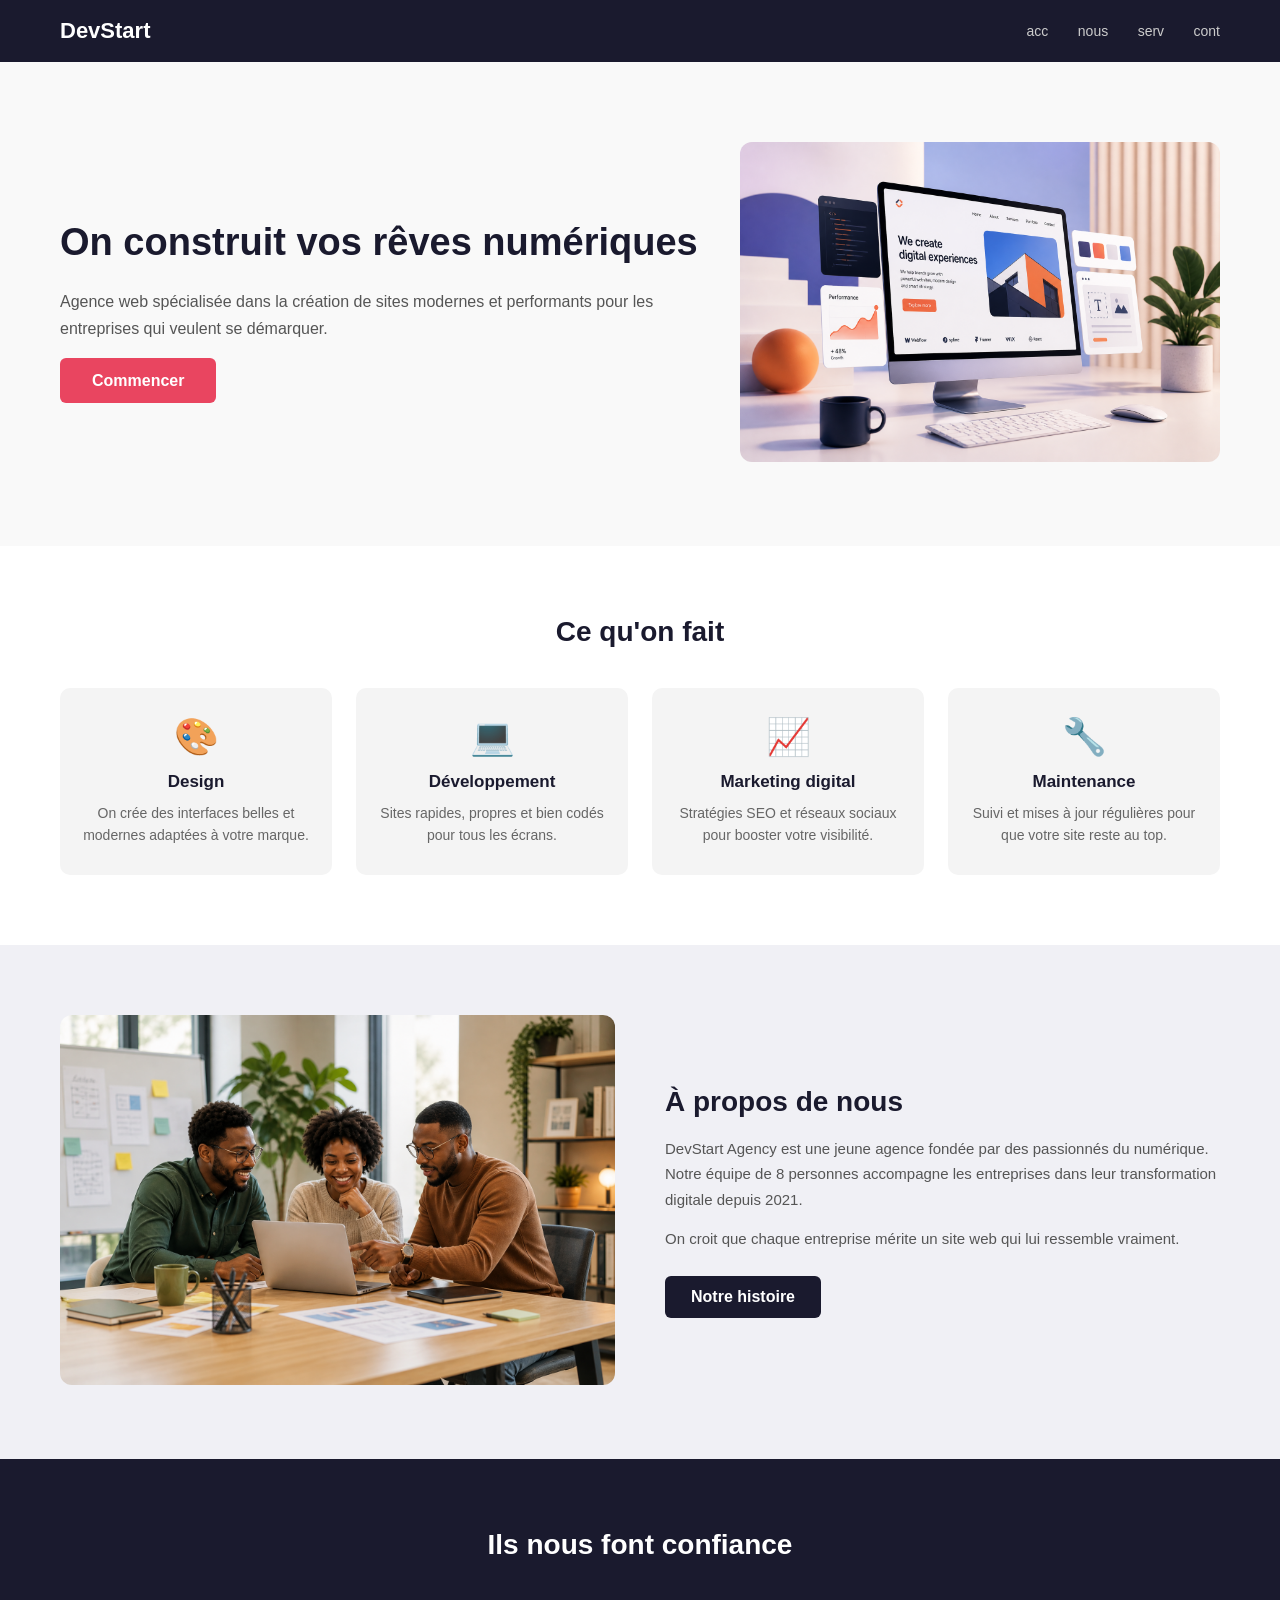
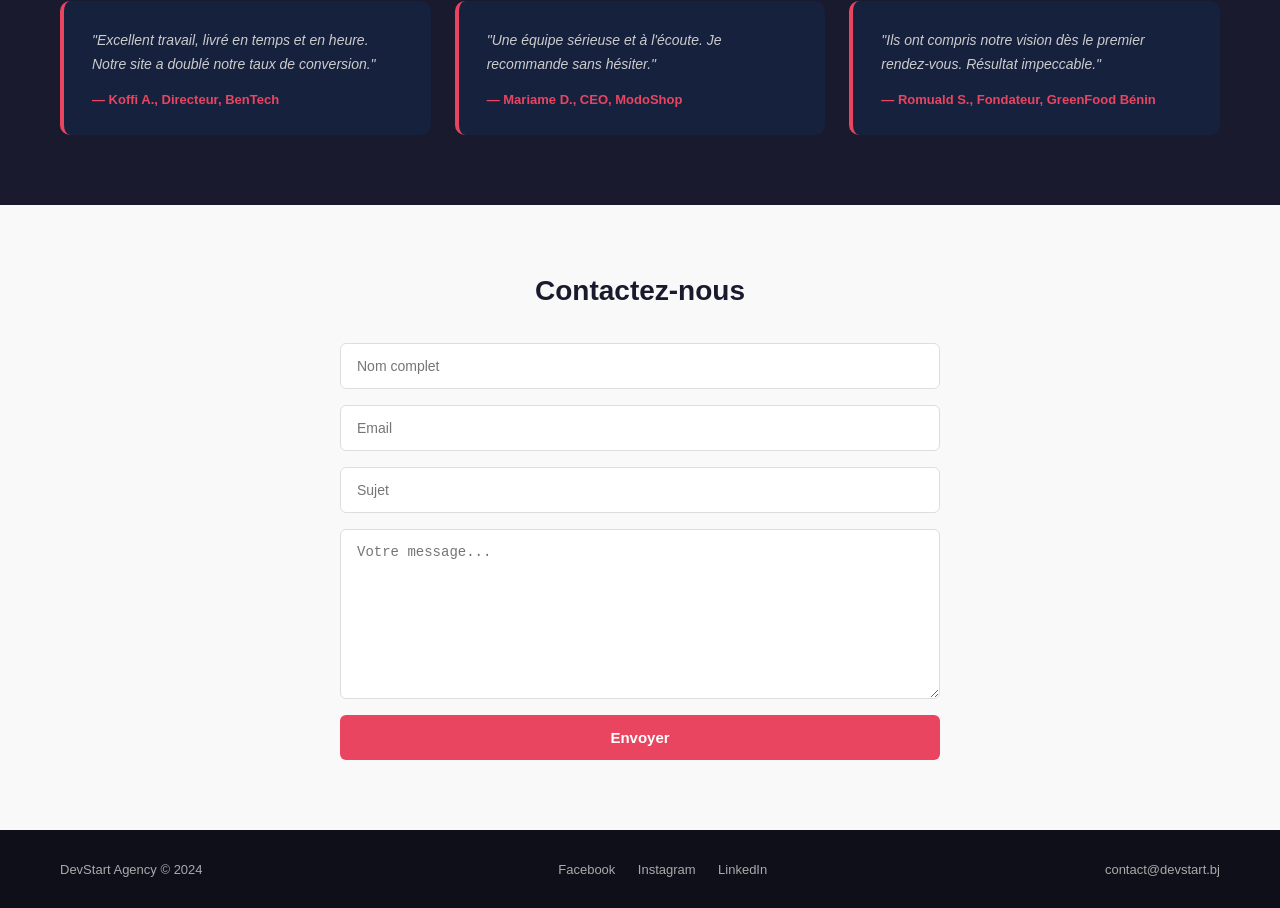
==== commit be41ce3b: "Remove legacy image references and files. Co-authored-by: Cursor <cursoragent@cursor.com>" ====
--- a/index.html
+++ b/index.html
@@ -35,13 +35,8 @@
     <div class="hero__text">Agence web spécialisée dans la création de sites modernes et performants pour les entreprises qui veulent se démarquer.</div>
     <div class="hero__cta"><a href="#">Commencer</a></div>
   </div>
-<<<<<<< HEAD
-  <div class="c2">
-    <img src="assets/hero.png">
-=======
   <div class="hero__media">
     <img class="hero__image" src="assets/img/hero.png" alt="Illustration de présentation DevStart">
->>>>>>> 7329a94 (Refactor class naming and align asset paths.)
   </div>
 </div>
 
@@ -92,15 +87,9 @@
 </div>
 
 <!-- qui on est -->
-<<<<<<< HEAD
-<div class="e">
-  <div class="e1">
-    <img src="assets/team.png" class="eimg">
-=======
 <div class="about">
   <div class="about__media">
     <img src="assets/img/team.png" class="about__image" alt="Équipe DevStart Agency">
->>>>>>> 7329a94 (Refactor class naming and align asset paths.)
   </div>
   <div class="about__content">
     <div class="about__title">À propos de nous</div>
